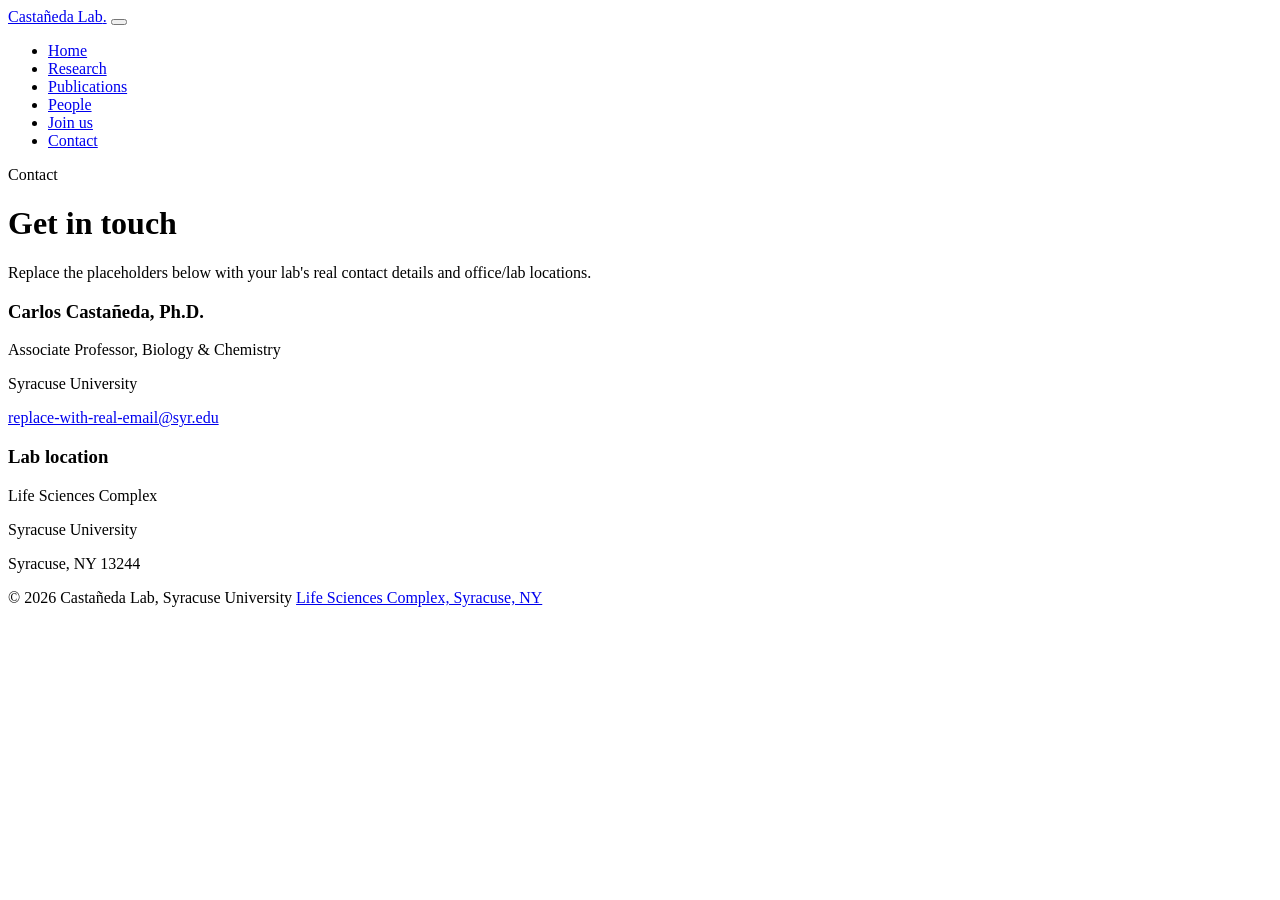
==== contact.html @ fd462216 "Add files via upload" ====
<!DOCTYPE html>
<html lang="en">
<head>
<meta charset="UTF-8">
<meta name="viewport" content="width=device-width, initial-scale=1">
<title>Contact | Castañeda Lab</title>
<meta name="description" content="Contact the Castañeda Lab at Syracuse University.">
<link rel="preconnect" href="https://fonts.googleapis.com">
<link rel="preconnect" href="https://fonts.gstatic.com" crossorigin>
<link href="https://fonts.googleapis.com/css2?family=Fraunces:opsz,wght@9..144,500;9..144,600;9..144,640&family=Inter:wght@400;500;600&display=swap" rel="stylesheet">
<link rel="stylesheet" href="css/style.css">
</head>
<body>

<nav class="site-nav">
  <div class="wrap">
    <a href="index.html" class="wordmark">Castañeda Lab<span class="dot">.</span></a>
    <button class="nav-toggle" aria-label="Toggle navigation" aria-expanded="false">
      <span></span><span></span><span></span>
    </button>
    <ul class="nav-links">
      <li><a href="index.html">Home</a></li>
      <li><a href="research.html">Research</a></li>
      <li><a href="publications.html">Publications</a></li>
      <li><a href="people.html">People</a></li>
      <li><a href="join.html">Join us</a></li>
      <li><a href="contact.html" aria-current="page">Contact</a></li>
    </ul>
  </div>
</nav>

<header class="page-header">
  <div class="wrap">
    <p class="eyebrow">Contact</p>
    <h1>Get in touch</h1>
    <p class="lede">Replace the placeholders below with your lab's real contact details and office/lab locations.</p>
  </div>
</header>

<section>
  <div class="wrap contact-grid">
    <div class="contact-card">
      <h3>Carlos Castañeda, Ph.D.</h3>
      <p>Associate Professor, Biology &amp; Chemistry</p>
      <p>Syracuse University</p>
      <p><a href="mailto:replace-with-real-email@syr.edu">replace-with-real-email@syr.edu</a></p>
    </div>
    <div class="contact-card">
      <h3>Lab location</h3>
      <p>Life Sciences Complex</p>
      <p>Syracuse University</p>
      <p>Syracuse, NY 13244</p>
    </div>
  </div>
</section>

<footer class="site-footer">
  <div class="wrap">
    <span>© <span id="year"></span> Castañeda Lab, Syracuse University</span>
    <span><a href="contact.html">Life Sciences Complex, Syracuse, NY</a></span>
  </div>
</footer>

<script src="js/main.js"></script>
<script>document.getElementById("year").textContent = new Date().getFullYear();</script>
</body>
</html>
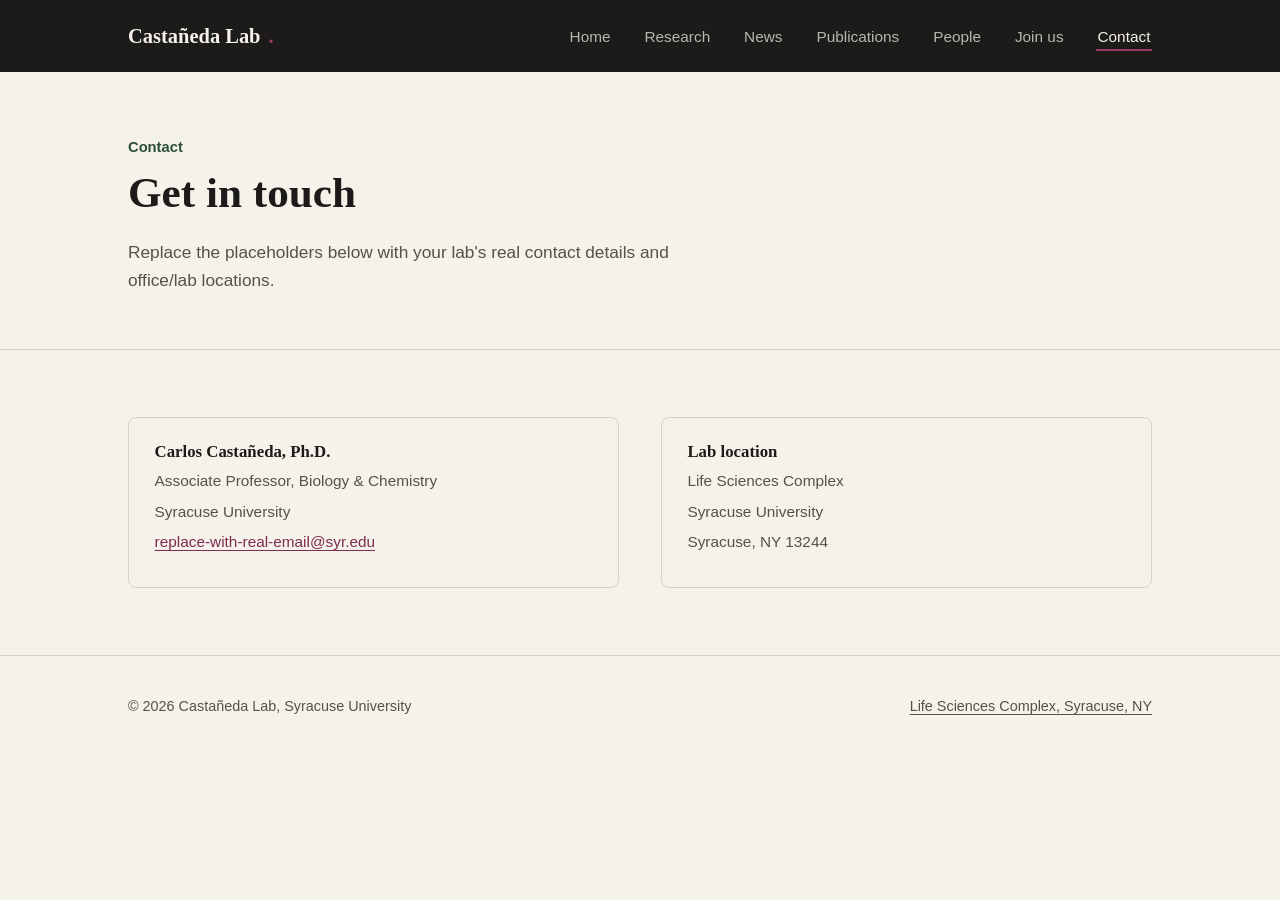
==== commit faf2952e: "Add files via upload" ====
--- a/contact.html
+++ b/contact.html
@@ -21,6 +21,7 @@
     <ul class="nav-links">
       <li><a href="index.html">Home</a></li>
       <li><a href="research.html">Research</a></li>
+      <li><a href="news.html">News</a></li>
       <li><a href="publications.html">Publications</a></li>
       <li><a href="people.html">People</a></li>
       <li><a href="join.html">Join us</a></li>
--- a/css/style.css
+++ b/css/style.css
@@ -0,0 +1,386 @@
+/* ============================================================
+   Castañeda Lab — design tokens
+   Palette pulled from the lab's own subject matter: the magenta/
+   green fluorescence channels used to image UBQLN2 and stress
+   granules, set against a warm paper ground for readability.
+   ============================================================ */
+
+:root {
+  --paper: #F5F2EA;
+  --paper-dim: #EDE9DD;
+  --ink: #1C1B19;
+  --ink-soft: #55524A;
+  --line: #D9D2C0;
+  --magenta: #A23A67;
+  --magenta-deep: #7E2C4F;
+  --moss: #3B6E52;
+  --moss-deep: #2A4F3B;
+
+  --font-display: "Fraunces", "Iowan Old Style", serif;
+  --font-body: "Inter", -apple-system, BlinkMacSystemFont, sans-serif;
+
+  --max-width: 1120px;
+  --gutter: clamp(1.25rem, 4vw, 3rem);
+}
+
+* { box-sizing: border-box; }
+
+html {
+  scroll-behavior: smooth;
+}
+
+@media (prefers-reduced-motion: reduce) {
+  html { scroll-behavior: auto; }
+  * { animation-duration: 0.001ms !important; animation-iteration-count: 1 !important; transition-duration: 0.001ms !important; }
+}
+
+body {
+  margin: 0;
+  background: var(--paper);
+  color: var(--ink);
+  font-family: var(--font-body);
+  font-size: 17px;
+  line-height: 1.6;
+  -webkit-font-smoothing: antialiased;
+}
+
+img { max-width: 100%; display: block; }
+
+a {
+  color: var(--magenta-deep);
+  text-decoration-thickness: 1px;
+  text-underline-offset: 3px;
+}
+a:hover { color: var(--magenta); }
+
+h1, h2, h3, h4 {
+  font-family: var(--font-display);
+  font-weight: 600;
+  line-height: 1.12;
+  margin: 0 0 0.5em;
+  color: var(--ink);
+}
+
+h1 { font-weight: 640; }
+
+p { margin: 0 0 1.1em; max-width: 68ch; }
+p.wide { max-width: none; }
+
+.wrap {
+  max-width: var(--max-width);
+  margin: 0 auto;
+  padding: 0 var(--gutter);
+}
+
+/* ---------- Nav ---------- */
+
+.site-nav {
+  position: sticky;
+  top: 0;
+  z-index: 40;
+  background: var(--ink);
+  width: 100%;
+}
+
+.site-nav .wrap {
+  display: flex;
+  align-items: center;
+  justify-content: space-between;
+  height: 72px;
+}
+
+.wordmark {
+  font-family: var(--font-display);
+  font-size: 1.28rem;
+  font-weight: 640;
+  color: var(--paper);
+  text-decoration: none;
+  display: flex;
+  align-items: baseline;
+  gap: 0.5rem;
+}
+.wordmark:hover { color: var(--paper); }
+.wordmark .dot { color: var(--magenta); }
+
+.nav-links {
+  display: flex;
+  gap: clamp(1rem, 2.4vw, 2.1rem);
+  list-style: none;
+  margin: 0;
+  padding: 0;
+}
+.nav-links a {
+  color: rgba(245, 242, 234, 0.72);
+  text-decoration: none;
+  font-size: 0.96rem;
+  font-weight: 500;
+  padding: 0.3rem 0.1rem;
+  border-bottom: 2px solid transparent;
+}
+.nav-links a:hover,
+.nav-links a[aria-current="page"] {
+  color: var(--paper);
+  border-bottom-color: var(--magenta);
+}
+
+.nav-toggle {
+  display: none;
+  background: none;
+  border: 1px solid rgba(245, 242, 234, 0.35);
+  border-radius: 6px;
+  width: 42px;
+  height: 38px;
+  cursor: pointer;
+}
+.nav-toggle span {
+  display: block;
+  width: 18px;
+  height: 2px;
+  margin: 4px auto;
+  background: var(--paper);
+}
+
+@media (max-width: 720px) {
+  .nav-toggle { display: block; }
+  .nav-links {
+    position: absolute;
+    top: 72px;
+    left: 0;
+    right: 0;
+    background: var(--ink);
+    border-bottom: 1px solid rgba(245, 242, 234, 0.15);
+    flex-direction: column;
+    gap: 0;
+    padding: 0.5rem var(--gutter) 1rem;
+    display: none;
+  }
+  .nav-links.open { display: flex; }
+  .nav-links li { border-top: 1px solid rgba(245, 242, 234, 0.15); }
+  .nav-links a { display: block; padding: 0.9rem 0.1rem; }
+}
+
+/* ---------- Hero (home only) ---------- */
+
+.hero {
+  padding: clamp(3rem, 8vw, 6.5rem) 0 clamp(2.5rem, 6vw, 4rem);
+}
+
+.hero .wrap {
+  max-width: 72ch;
+}
+
+.eyebrow {
+  color: var(--moss-deep);
+  font-size: 0.92rem;
+  font-weight: 600;
+  margin-bottom: 0.9rem;
+}
+
+.hero h1 {
+  font-size: clamp(2.4rem, 5vw, 3.6rem);
+  letter-spacing: -0.01em;
+  max-width: 20ch;
+}
+
+.hero .lede {
+  font-size: 1.18rem;
+  color: var(--ink-soft);
+  max-width: 46ch;
+  margin-top: 1.1rem;
+}
+
+.hero-actions {
+  margin-top: 1.8rem;
+  display: flex;
+  gap: 1rem;
+  flex-wrap: wrap;
+}
+
+.btn {
+  display: inline-block;
+  padding: 0.75rem 1.4rem;
+  border-radius: 4px;
+  font-weight: 600;
+  font-size: 0.96rem;
+  text-decoration: none;
+  border: 1px solid transparent;
+}
+.btn-primary {
+  background: var(--ink);
+  color: var(--paper);
+}
+.btn-primary:hover { background: var(--magenta-deep); color: var(--paper); }
+.btn-ghost {
+  border-color: var(--line);
+  color: var(--ink);
+}
+.btn-ghost:hover { border-color: var(--ink); color: var(--ink); }
+
+
+
+/* ---------- Page header (interior pages) ---------- */
+
+.page-header {
+  padding: clamp(2.6rem, 6vw, 4rem) 0 2.2rem;
+  border-bottom: 1px solid var(--line);
+}
+.page-header .eyebrow { margin-bottom: 0.6rem; }
+.page-header h1 { font-size: clamp(2rem, 4vw, 2.7rem); max-width: 22ch; }
+.page-header .lede { color: var(--ink-soft); font-size: 1.08rem; max-width: 58ch; margin-top: 0.8rem; }
+
+/* ---------- Sections ---------- */
+
+section { padding: clamp(2.6rem, 6vw, 4.2rem) 0; }
+section + section { border-top: 1px solid var(--line); }
+
+.section-head {
+  display: flex;
+  justify-content: space-between;
+  align-items: flex-end;
+  gap: 2rem;
+  margin-bottom: 2.2rem;
+  flex-wrap: wrap;
+}
+.section-head h2 { font-size: clamp(1.5rem, 3vw, 1.9rem); margin: 0; }
+
+.grid-3 {
+  display: grid;
+  grid-template-columns: repeat(3, 1fr);
+  gap: 2.2rem;
+}
+.grid-2 {
+  display: grid;
+  grid-template-columns: repeat(2, 1fr);
+  gap: 2.6rem;
+}
+@media (max-width: 860px) {
+  .grid-3 { grid-template-columns: 1fr; }
+  .grid-2 { grid-template-columns: 1fr; }
+}
+
+/* Research topic card */
+.topic {
+  border-top: 3px solid var(--magenta);
+  padding-top: 1.1rem;
+}
+.topic.moss { border-top-color: var(--moss); }
+.topic h3 { font-size: 1.18rem; margin-bottom: 0.5rem; }
+.topic p { color: var(--ink-soft); font-size: 0.98rem; }
+
+/* Methods list */
+.methods-list {
+  display: flex;
+  flex-wrap: wrap;
+  gap: 0.6rem 0.8rem;
+  padding: 0;
+  margin: 0;
+  list-style: none;
+}
+.methods-list li {
+  border: 1px solid var(--line);
+  border-radius: 4px;
+  padding: 0.45rem 0.9rem;
+  font-size: 0.92rem;
+  color: var(--ink-soft);
+  background: var(--paper-dim);
+}
+
+/* People */
+.person {
+  display: grid;
+  grid-template-columns: 96px 1fr;
+  gap: 1.3rem;
+  padding: 1.6rem 0;
+  border-top: 1px solid var(--line);
+}
+.person:first-of-type { border-top: none; }
+.avatar {
+  width: 96px;
+  height: 96px;
+  border-radius: 50%;
+  background: var(--paper-dim);
+  border: 1px solid var(--line);
+}
+.person h3 { font-size: 1.1rem; margin-bottom: 0.15rem; }
+.person .role { color: var(--magenta-deep); font-size: 0.92rem; font-weight: 600; margin-bottom: 0.5rem; }
+.person p { font-size: 0.96rem; color: var(--ink-soft); margin-bottom: 0; }
+
+.pi-block {
+  display: grid;
+  grid-template-columns: 160px 1fr;
+  gap: 2rem;
+  align-items: start;
+  padding-bottom: 2.4rem;
+  border-bottom: 1px solid var(--line);
+  margin-bottom: 2.4rem;
+}
+.pi-block .avatar { width: 160px; height: 160px; }
+@media (max-width: 620px) {
+  .pi-block, .person { grid-template-columns: 72px 1fr; }
+  .pi-block .avatar { width: 72px; height: 72px; }
+}
+
+/* Publications */
+.pub-year-heading {
+  font-size: 1.1rem;
+  color: var(--ink-soft);
+  font-weight: 600;
+  margin: 2.4rem 0 0.6rem;
+}
+.pub-year-heading:first-child { margin-top: 0; }
+.pub-list { list-style: none; margin: 0; padding: 0; }
+.pub-item {
+  padding: 1.1rem 0;
+  border-top: 1px solid var(--line);
+}
+.pub-item:first-child { border-top: none; }
+.pub-title { font-weight: 600; margin-bottom: 0.25rem; }
+.pub-meta { color: var(--ink-soft); font-size: 0.94rem; margin-bottom: 0; }
+
+/* Callout / join */
+.callout {
+  background: var(--ink);
+  color: var(--paper);
+  border-radius: 8px;
+  padding: clamp(2rem, 4vw, 3rem);
+  display: grid;
+  grid-template-columns: 1.4fr 1fr;
+  gap: 2rem;
+  align-items: center;
+}
+.callout h2, .callout p { color: var(--paper); }
+.callout p { color: #D9D2C0; }
+.callout .btn-primary { background: var(--magenta); }
+.callout .btn-primary:hover { background: var(--moss); }
+@media (max-width: 720px) { .callout { grid-template-columns: 1fr; } }
+
+/* Contact */
+.contact-grid {
+  display: grid;
+  grid-template-columns: 1fr 1fr;
+  gap: 2.6rem;
+}
+@media (max-width: 720px) { .contact-grid { grid-template-columns: 1fr; } }
+.contact-card {
+  border: 1px solid var(--line);
+  border-radius: 8px;
+  padding: 1.6rem;
+}
+.contact-card h3 { font-size: 1.05rem; margin-bottom: 0.4rem; }
+.contact-card p { font-size: 0.96rem; color: var(--ink-soft); margin-bottom: 0.4rem; }
+
+/* Footer */
+.site-footer {
+  border-top: 1px solid var(--line);
+  padding: 2.4rem 0 3rem;
+}
+.site-footer .wrap {
+  display: flex;
+  justify-content: space-between;
+  flex-wrap: wrap;
+  gap: 1rem;
+  font-size: 0.9rem;
+  color: var(--ink-soft);
+}
+.site-footer a { color: var(--ink-soft); }
+.site-footer a:hover { color: var(--magenta-deep); }
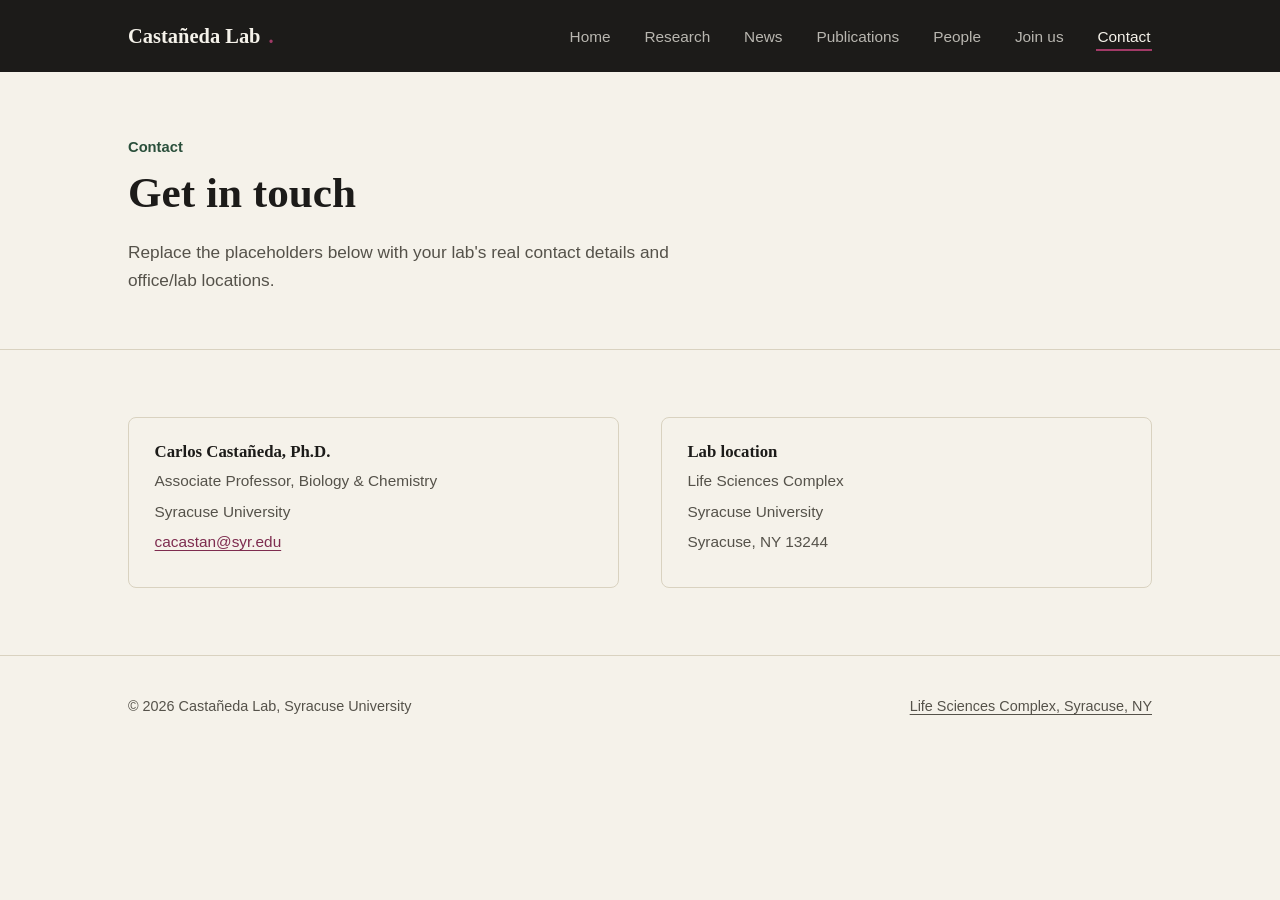
==== commit 1270fc9f: "Add files via upload" ====
--- a/contact.html
+++ b/contact.html
@@ -44,7 +44,7 @@
       <h3>Carlos Castañeda, Ph.D.</h3>
       <p>Associate Professor, Biology &amp; Chemistry</p>
       <p>Syracuse University</p>
-      <p><a href="mailto:replace-with-real-email@syr.edu">replace-with-real-email@syr.edu</a></p>
+      <p><a href="mailto:cacastan@syr.edu">cacastan@syr.edu</a></p>
     </div>
     <div class="contact-card">
       <h3>Lab location</h3>
--- a/css/style.css
+++ b/css/style.css
@@ -286,6 +286,16 @@
 }
 
 /* People */
+.person-group-heading {
+  font-size: 0.92rem;
+  color: var(--magenta-deep);
+  font-weight: 600;
+  text-transform: uppercase;
+  letter-spacing: 0.06em;
+  margin: 2.6rem 0 0.2rem;
+}
+.person-group-heading:first-of-type { margin-top: 0; }
+.person-group-heading + .person { border-top: none; }
 .person {
   display: grid;
   grid-template-columns: 96px 1fr;
@@ -300,6 +310,14 @@
   border-radius: 50%;
   background: var(--paper-dim);
   border: 1px solid var(--line);
+  overflow: hidden;
+  flex-shrink: 0;
+}
+.avatar img {
+  width: 100%;
+  height: 100%;
+  object-fit: cover;
+  display: block;
 }
 .person h3 { font-size: 1.1rem; margin-bottom: 0.15rem; }
 .person .role { color: var(--magenta-deep); font-size: 0.92rem; font-weight: 600; margin-bottom: 0.5rem; }
